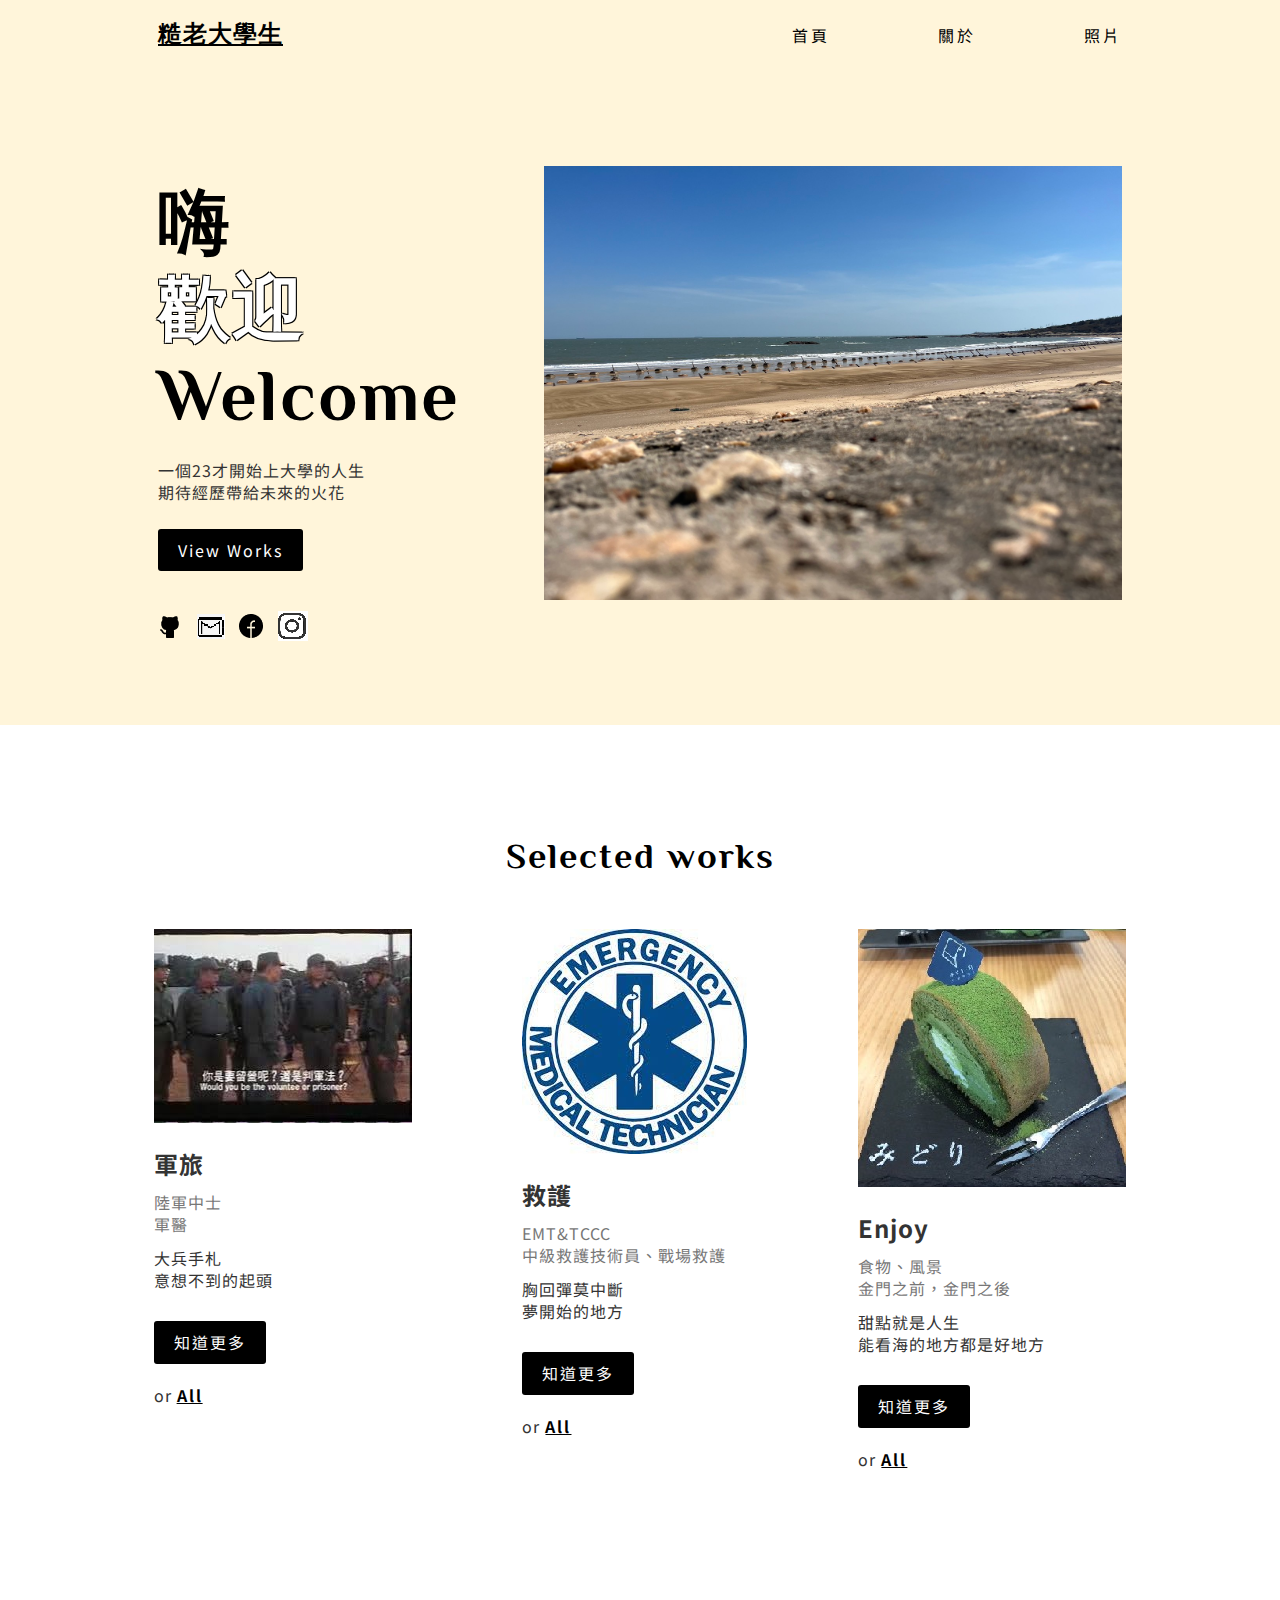
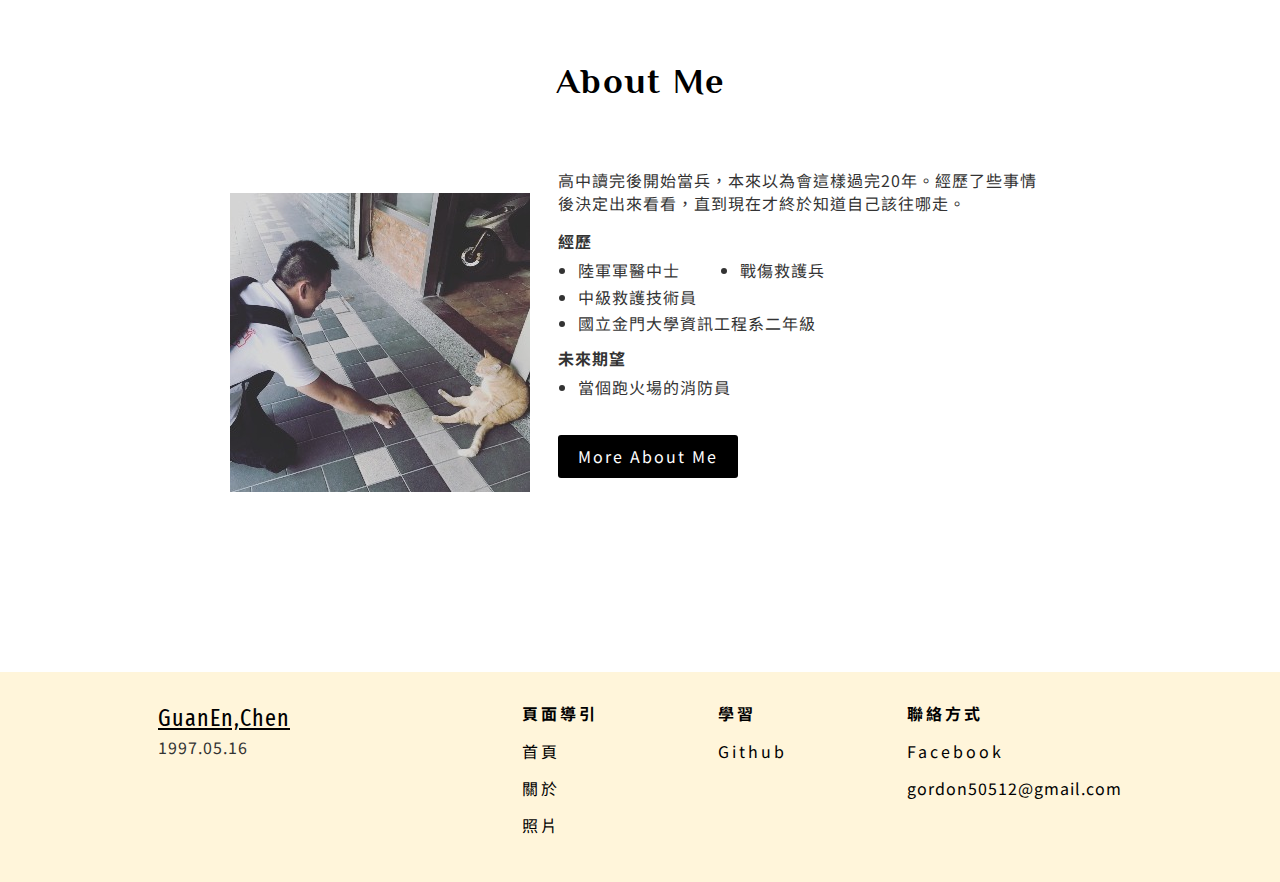
==== 111010567webdesign.html @ 8a289f14 "Add files via upload" ====
<!DOCTYPE html>
<html lang="en">
<head>
    <meta charset="UTF-8">
    <meta http-equiv="X-UA-Compatible" content="IE=edge">
    <meta name="viewport" content="width=device-width, initial-scale=1.0">
    <title>糙老大學生</title><!--網頁標題-->
    <link rel="stylesheet" href="css/normalize.css">
    <link rel="stylesheet" href="css/style.css">
</head>

<body>
    <header>
        <div id="header-content" class="header-content wrapper-content">
            <h1 class="logo">糙老大學生</h1>
            <div id="hamburger" class="wrapper-hamburger">
                <div class="cross-button-top cross-button"></div>
                <div class="cross-button-bottom cross-button"></div>
            </div>
            <nav class="header-nav">
                <a href="" class="link-text">首頁</a>
                <a href="" class="link-text">關於</a>
                <a href="" class="link-text">照片</a>
            </nav>
        </div>
    </header>
    <main>
        <section class="section-primary">
            <div class="primary-content wrapper-content">
                <div class="wrapper-primary-text">
                    <!-- 左欄的內容 -->
                    <h2 class="primary__title section__title">嗨<br><span>歡迎</span><br>Welcome</h2>
                    <p class="primary__text">一個23才開始上大學的人生<br>
                    期待經歷帶給未來的火花
                    </p>
                    <a href="" class="primary__link-button link-button">View Works</a>
                    <div class="primary__social">
                        <a href="https://github.com/senxichicken/"><img src="assets/images/github.png" alt=""></a>
                        <a href="#mail"><img src="assets/images/mail.png" alt=""></a>
                        <a href="https://www.facebook.com/profile.php?id=100001277100096"><img src="assets/images/facebook.png" alt=""></a>
                        <a href="https://www.instagram.com/senxichicken/"><img src="assets/images/ig.png" alt=""></a>
                    </div>
                </div>
                <img class="primary__main-img" src="assets/images/headerimg.jpg" alt="">
            </div>
        </section>

        <section class="section-selected-works">
            <div class="secondary-content wrapper-content">
                <h2 class="secondary__title section__title">Selected works</h2>
                <div class="wrapper-selected-works">
                    <div class="wrapper-work">
                        <img src="assets/images/ARMY/army.jpg" alt="">
                        <div class="wrapper-work-text">
                            <h3 class="work__title">軍旅</h3>
                            <div class="work__position">陸軍中士<br>軍醫</div>
                            <div >大兵手札<br>意想不到的起頭</div>
                            <a href="" class="work__link-button link-button">知道更多</a>
                            <div>or <a href="" class="work__link link-text">All</a></div>
                        </div>
                    </div>
                    <div class="wrapper-work">
                        <img src="assets/images/EMT/EMT.jpg" alt="">
                        <div class="wrapper-work-text">
                            <h3 class="work__title">救護</h3>
                            <div class="work__position">EMT&TCCC<br>中級救護技術員、戰場救護</div>
                            <div >胸回彈莫中斷<br>夢開始的地方</div>
                            <a href="" class="work__link-button link-button">知道更多</a>
                            <div>or <a href="" class="work__link link-text">All</a></div>
                        </div>
                    </div>
                    <div class="wrapper-work">
                        <img src="assets/images/LIKETH/food.jpg" alt="">
                        <div class="wrapper-work-text">
                            <h3 class="work__title">Enjoy</h3>
                            <div class="work__position">食物、風景<br>金門之前，金門之後</div>
                            <div >甜點就是人生<br>能看海的地方都是好地方</div>
                            <a href="" class="work__link-button link-button">知道更多</a>
                            <div>or <a href="" class="work__link link-text">All</a></div>
                        </div>
                    </div>
                </div>
            </div>
        </section>

        <section class="section-about">
            <div class="secondary-content wrapper-content">
                <h2 class="secondary__title section__title">About Me</h2>
                <div class="wrapper-about">
                    <img class="about__img" src="assets/images/me_label.jpg" alt="">
                    <div class="wrapper-about-text">
                        <p>高中讀完後開始當兵，本來以為會這樣過完20年。經歷了些事情後決定出來看看，直到現在才終於知道自己該往哪走。</p>
                        <div class="about__title">經歷</div>
                        <ul class="about__skill-list">
                            <li class="about__skill-item">陸軍軍醫中士</li>
                            <li class="about__skill-item">戰傷救護兵</li>
                            <li class="about__skill-item">中級救護技術員</li>
                            <li class="about__skill-item">國立金門大學資訊工程系二年級</li>
                        </ul>
                        <div class="about__title">未來期望</div>
                        <ul class="about__skill-list">
                            <li class="about__skill-item">當個跑火場的消防員</li>
                        </ul>
                        <a href="" class="about__link-button link-button">More About Me</a>
                    </div>
                </div>
            </div>
        </section>
    </main>
    <footer>
        <div class="footer-content wrapper-content">
            <div>
                <div class="logo">GuanEn,Chen</div>
                <div class="footer__text">1997.05.16</div>
            </div>
            <nav>
                <div class="footer-nav-list">
                    <div class="footer-nav-list__title">頁面導引</div>
                    <a href="" class="footer-nav-list__text link-text">首頁</a>
                    <a href="" class="footer-nav-list__text link-text">關於</a>
                    <a href="" class="footer-nav-list__text link-text">照片</a>
                </div>
                <div class="footer-nav-list">
                    <div class="footer-nav-list__title">學習</div>
                    <a href="https://github.com/senxichicken/" class="footer-nav-list__text link-text">Github</a>
                </div>
                <div class="footer-nav-list">
                    <div class="footer-nav-list__title">聯絡方式</div>
                    <a href="https://www.facebook.com/profile.php?id=100001277100096" class="footer-nav-list__text link-text">Facebook</a>
                    <div class="footer-nav-list__text" id = "mail">gordon50512@gmail.com</div>
                </div>
            </nav>
        </div>
    </footer>
<script src="js/index.js"></script>    
</body>
</html>
---- css/style.css ----
@import url("https://fonts.googleapis.com/css2?family=Noto+Sans+TC:wght@400;500;700&family=Fira+Sans+Extra+Condensed:ital,wght@1,700&family=Philosopher:wght@700&display=swap");
body {
  margin: 0;
  font-family: "Noto sans TC", sans-serif;
  letter-spacing: 1px;
  color: #333;
  line-height: 1.4;
}

a {
  text-decoration: none;
  color: #000;
}

.wrapper-content {
  box-sizing: border-box;
  position: relative;
  width: 100%;
  max-width: 1024px;
  margin: 0 auto;
}

@media screen and (max-width: 1023px) {
  .wrapper-content {
    max-width: auto;
  }
}

header,
.section-primary,
footer {
  background-color: #fff5da;
}

.header-content {
  width: 100%;
  background-color: #fff5da;
  height: 70px;
  padding-left: 30px;
  padding-right: 30px;
  display: flex;
  justify-content: space-between;
  align-items: center;
}

.logo {
  font-family: "Fira Sans Extra Condensed", sans-serif;
  color: #000;
  font-size: 24px;
  text-decoration: underline;
}

.header-nav {
  width: 330px;
  display: flex;
  justify-content: space-between;
}

.link-text {
  letter-spacing: 3px;
}

.link-text:hover {
  transition: all 0.2s;
  color: #ffb500;
}

@media screen and (max-width: 767px) {
   /*header {
    position: fixed;
    z-index: 10;
    width: 100%;
  } */

  .header-content {
    transition: background-color 0.2s;
  }

  .wrapper-hamburger {
    height: 15px;
    display: flex;
    flex-direction: column;
    justify-content: space-between;
    cursor: pointer;
  }

  .cross-button {
    width: 30px;
    height: 3px;
    background-color: #333;
    transition: all 0.2s;
  }

  .header-nav {
    display: none;
  }

  .header-content_active {
    background-color: #333;
    height: 100vh;
    display: flex;
    flex-wrap: wrap;
    justify-content: space-between;
    align-content: flex-start;
    align-items: center;
    padding-bottom: 20px;
  }

  .header-content_active .header-nav {
    width: 100%;
    display: flex;
    flex-direction: column;
    align-items: center;
    margin-top: 20vh;
  }

  .header-content_active .logo {
    color: white;
  }

  .header-content_active .link-text {
    color: white;
    font-size: 36px;
    margin-bottom: 50px;
  }

  .header-content_active .wrapper-hamburger {
    height: 30px;
    justify-content: center;
  }

  .header-content_active .cross-button {
    background-color: white;
  }

  .header-content_active .cross-button-top {
    transform: rotate(45deg) translateY(2px);
  }

  .header-content_active .cross-button-bottom {
    transform: rotate(-45deg) translateY(-2px);
  }
}

/* primary */

.primary-content {
  background-color: #fff5da;
  display: flex;
  justify-content: center;
  align-items: center;
  padding-top: 50px;
  padding-bottom: 80px;
  padding-left: 30px;
  padding-right: 30px;
}

.wrapper-primary-text {
  width: 40%;
}

.primary__main-img {
  width: 60%;
  height: 100%;
}

.section__title {
  font-family: "Philosopher";
  font-weight: bold;
  color: #000;
  letter-spacing: 2px;
  line-height: 1.2;
}

.primary__title {
  font-size: 72px;
  margin-bottom: 20px;
}

.primary__title > span {
  color: white;
  text-shadow: -1px -1px 0 #000, 1px -1px 0 #000, -1px 1px 0 #000,
    1px 1px 0 #000;
}

.primary__text {
  margin-bottom: 25px;
}

.link-button {
  display: inline-block;
  letter-spacing: 2px;
  background-color: #000;
  color: white;
  border-radius: 3px;
  padding: 10px 20px;
}

.link-button:hover {
  background-color: #ffb500;
  transition: all 0.2s;
}

.primary__link-button {
  margin-bottom: 40px;
}

.primary__social {
  width: 150px;
  display: flex;
  justify-content: space-between;
  align-items: center;
}

@media screen and (max-width: 1023px) and (min-width: 768px) {
  .primary-content {
    padding-bottom: 0;
  }

  .wrapper-primary-text {
    width: 50%;
    padding-bottom: 80px;
  }

  .primary__main-img {
    width: 50%;
    align-self: flex-end;
  }
}

@media screen and (max-width: 767px) {
  .primary-content {
    flex-direction: column;
    padding-bottom: 0;
    padding-top: 70px;
  }
  .wrapper-primary-text {
    width: 90%;
  }

  .primary__title {
    font-size: 48px;
  }

  .primary__social {
    display: none;
  }

  .primary__main-img {
    width: 80%;
    align-self: center;
  }
}

/* selected works */

.secondary-content {
  padding-top: 80px;
  padding-bottom: 80px;
  display: flex;
  flex-direction: column;
  align-items: center;
}

.wrapper-selected-works {
  width: 95%;
  display: flex;
  justify-content: space-between;
}

.secondary__title {
  font-size: 36px;
  margin-bottom: 50px;
}

.work__title {
  font-size: 24px;
  margin-top: 20px;
  margin-bottom: 10px;
}

.work__position {
  height: 46px;
  color: #777;
  margin-bottom: 10px;
}

.work__link-button {
  margin-top: 30px;
  margin-bottom: 20px;
}

.work__link {
  text-decoration: underline;
  font-weight: bold;
  letter-spacing: 2px;
}

@media screen and (max-width: 1023px) and (min-width: 768px) {
  .wrapper-selected-works {
    width: 600px;
    flex-direction: column;
    justify-content: flex-start;
  }
  .wrapper-work {
    display: flex;
    margin-bottom: 50px;
  }
  .wrapper-work-text {
    display: flex;
    flex-direction: column;
    align-items: flex-start;
    margin-left: 30px;
  }
  .work__title {
    margin-top: 0;
  }
}

@media screen and (max-width: 767px) {
  .secondary__title {
    font-size: 28px;
  }
  .wrapper-selected-works {
    width: 300px;
    flex-direction: column;
  }
  .work__title {
    font-size: 20px;
  }
  .wrapper-work {
    margin-bottom: 50px;
  }
}

/* about */

.wrapper-about {
  width: 80%;
  display: flex;
  align-items: flex-start;
  justify-content: space-between;
}

.wrapper-about-text {
  width: 60%;
}

.about__img {
  margin-top: 40px;
}

.about__title {
  font-weight: bold;
  margin-top: 10px;
}

.about__skill-list {
  display: flex;
  flex-wrap: wrap;
  margin: 5px 0;
  padding-left: 20px;
}

.about__skill-item {
  margin: 2px 60px 2px 0;
}

.about__link-button {
  margin-top: 30px;
}

@media screen and (max-width: 1023px) and (min-width: 768px) {
  .wrapper-about {
    max-width: 820px;
    width: 90%;
  }
}

@media screen and (max-width: 767px) {
  .wrapper-about {
    width: 95%;
    flex-direction: column;
    align-items: center;
    justify-content: flex-start;
  }

  .wrapper-about-text {
    width: 80%;
    margin-top: 50px;
  }
}

/* footer */

footer {
  margin-top: 100px;
}

.footer-content {
  background-color: #fff5da;
  padding: 30px;
  display: flex;
  justify-content: space-between;
}

footer nav {
  width: 600px;
  display: flex;
  justify-content: space-between;
}

.footer-nav-list {
  color: #000;
  display: flex;
  flex-direction: column;
}

.footer__license {
  margin-top: 10px;
}

.footer-nav-list__title {
  font-weight: bold;
  margin-bottom: 15px;
  letter-spacing: 3px;
}

.footer-nav-list__text {
  margin-bottom: 15px;
}

@media screen and (max-width: 1023px) and (min-width: 768px) {
  .footer-content {
    flex-direction: column;
    justify-content: flex-start;
    width: fit-content;
  }

  footer nav {
    margin-top: 30px;
  }
}

@media screen and (max-width: 767px) {
  .footer-content {
    width: 100%;
    flex-direction: column;
    justify-content: flex-start;
  }

  footer nav {
    width: 100%;
    flex-direction: column;
    margin-top: 30px;
  }

  .footer-nav-list {
    margin-top: 30px;
  }
}
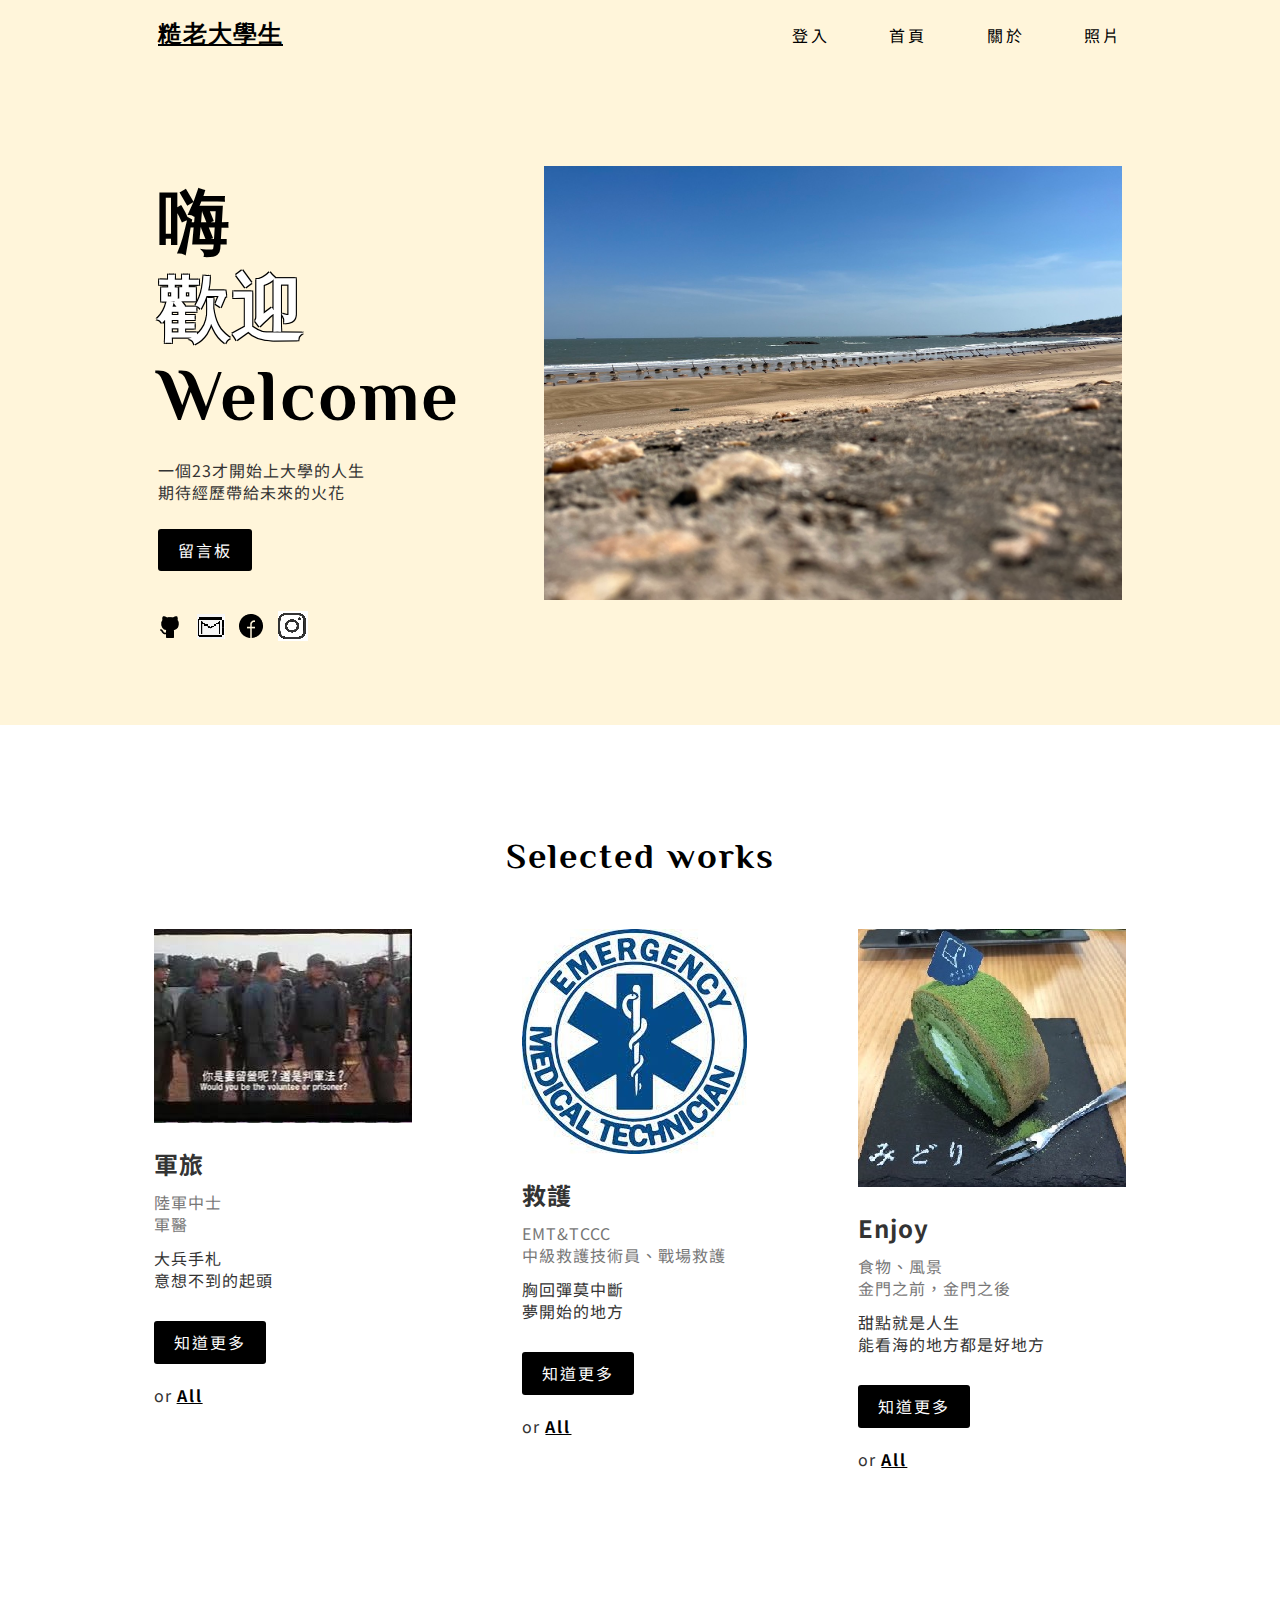
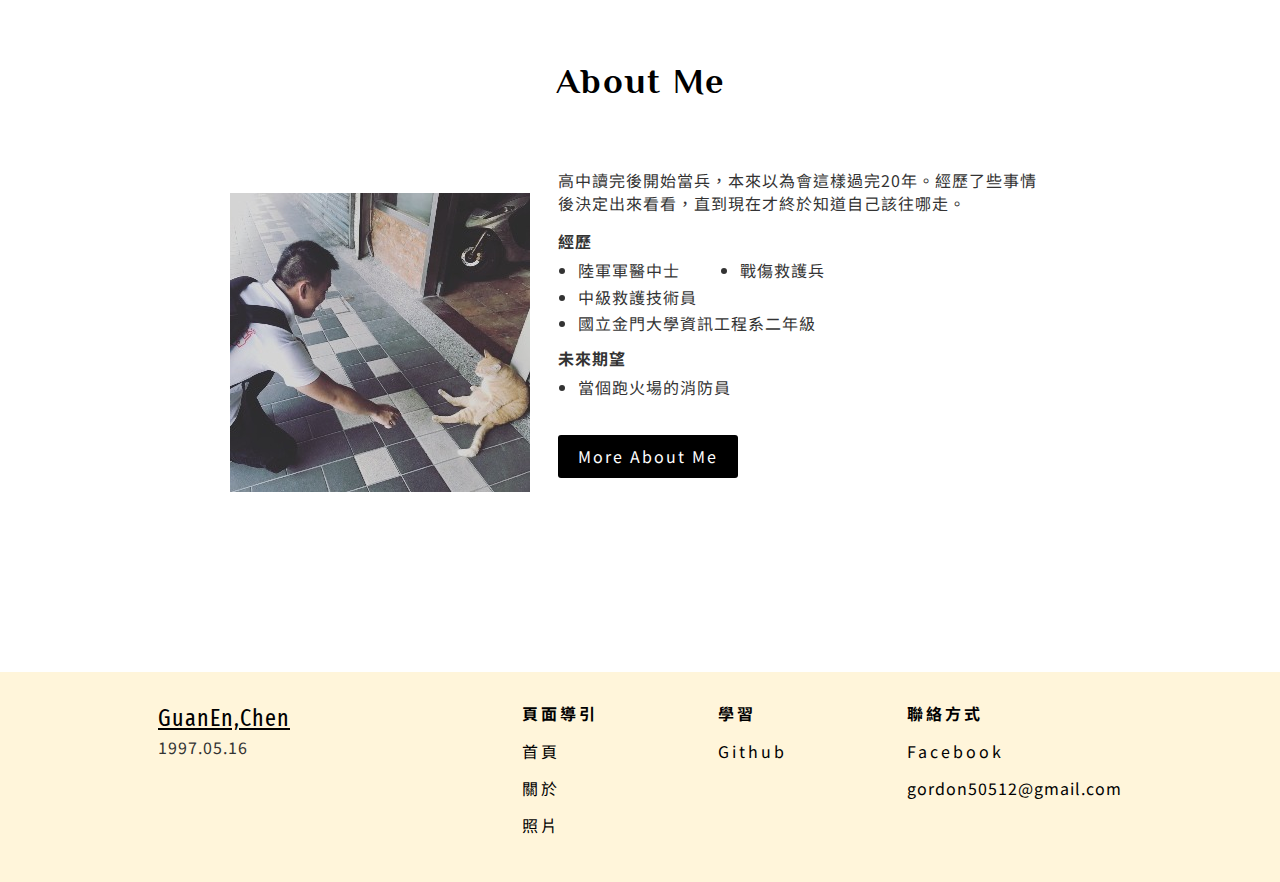
==== commit bb30623a: "1209update" ====
--- a/111010567webdesign.html
+++ b/111010567webdesign.html
@@ -1,137 +1,138 @@
-<!DOCTYPE html>
-<html lang="en">
-<head>
-    <meta charset="UTF-8">
-    <meta http-equiv="X-UA-Compatible" content="IE=edge">
-    <meta name="viewport" content="width=device-width, initial-scale=1.0">
-    <title>糙老大學生</title><!--網頁標題-->
-    <link rel="stylesheet" href="css/normalize.css">
-    <link rel="stylesheet" href="css/style.css">
-</head>
-
-<body>
-    <header>
-        <div id="header-content" class="header-content wrapper-content">
-            <h1 class="logo">糙老大學生</h1>
-            <div id="hamburger" class="wrapper-hamburger">
-                <div class="cross-button-top cross-button"></div>
-                <div class="cross-button-bottom cross-button"></div>
-            </div>
-            <nav class="header-nav">
-                <a href="" class="link-text">首頁</a>
-                <a href="" class="link-text">關於</a>
-                <a href="" class="link-text">照片</a>
-            </nav>
-        </div>
-    </header>
-    <main>
-        <section class="section-primary">
-            <div class="primary-content wrapper-content">
-                <div class="wrapper-primary-text">
-                    <!-- 左欄的內容 -->
-                    <h2 class="primary__title section__title">嗨<br><span>歡迎</span><br>Welcome</h2>
-                    <p class="primary__text">一個23才開始上大學的人生<br>
-                    期待經歷帶給未來的火花
-                    </p>
-                    <a href="" class="primary__link-button link-button">View Works</a>
-                    <div class="primary__social">
-                        <a href="https://github.com/senxichicken/"><img src="assets/images/github.png" alt=""></a>
-                        <a href="#mail"><img src="assets/images/mail.png" alt=""></a>
-                        <a href="https://www.facebook.com/profile.php?id=100001277100096"><img src="assets/images/facebook.png" alt=""></a>
-                        <a href="https://www.instagram.com/senxichicken/"><img src="assets/images/ig.png" alt=""></a>
-                    </div>
-                </div>
-                <img class="primary__main-img" src="assets/images/headerimg.jpg" alt="">
-            </div>
-        </section>
-
-        <section class="section-selected-works">
-            <div class="secondary-content wrapper-content">
-                <h2 class="secondary__title section__title">Selected works</h2>
-                <div class="wrapper-selected-works">
-                    <div class="wrapper-work">
-                        <img src="assets/images/ARMY/army.jpg" alt="">
-                        <div class="wrapper-work-text">
-                            <h3 class="work__title">軍旅</h3>
-                            <div class="work__position">陸軍中士<br>軍醫</div>
-                            <div >大兵手札<br>意想不到的起頭</div>
-                            <a href="" class="work__link-button link-button">知道更多</a>
-                            <div>or <a href="" class="work__link link-text">All</a></div>
-                        </div>
-                    </div>
-                    <div class="wrapper-work">
-                        <img src="assets/images/EMT/EMT.jpg" alt="">
-                        <div class="wrapper-work-text">
-                            <h3 class="work__title">救護</h3>
-                            <div class="work__position">EMT&TCCC<br>中級救護技術員、戰場救護</div>
-                            <div >胸回彈莫中斷<br>夢開始的地方</div>
-                            <a href="" class="work__link-button link-button">知道更多</a>
-                            <div>or <a href="" class="work__link link-text">All</a></div>
-                        </div>
-                    </div>
-                    <div class="wrapper-work">
-                        <img src="assets/images/LIKETH/food.jpg" alt="">
-                        <div class="wrapper-work-text">
-                            <h3 class="work__title">Enjoy</h3>
-                            <div class="work__position">食物、風景<br>金門之前，金門之後</div>
-                            <div >甜點就是人生<br>能看海的地方都是好地方</div>
-                            <a href="" class="work__link-button link-button">知道更多</a>
-                            <div>or <a href="" class="work__link link-text">All</a></div>
-                        </div>
-                    </div>
-                </div>
-            </div>
-        </section>
-
-        <section class="section-about">
-            <div class="secondary-content wrapper-content">
-                <h2 class="secondary__title section__title">About Me</h2>
-                <div class="wrapper-about">
-                    <img class="about__img" src="assets/images/me_label.jpg" alt="">
-                    <div class="wrapper-about-text">
-                        <p>高中讀完後開始當兵，本來以為會這樣過完20年。經歷了些事情後決定出來看看，直到現在才終於知道自己該往哪走。</p>
-                        <div class="about__title">經歷</div>
-                        <ul class="about__skill-list">
-                            <li class="about__skill-item">陸軍軍醫中士</li>
-                            <li class="about__skill-item">戰傷救護兵</li>
-                            <li class="about__skill-item">中級救護技術員</li>
-                            <li class="about__skill-item">國立金門大學資訊工程系二年級</li>
-                        </ul>
-                        <div class="about__title">未來期望</div>
-                        <ul class="about__skill-list">
-                            <li class="about__skill-item">當個跑火場的消防員</li>
-                        </ul>
-                        <a href="" class="about__link-button link-button">More About Me</a>
-                    </div>
-                </div>
-            </div>
-        </section>
-    </main>
-    <footer>
-        <div class="footer-content wrapper-content">
-            <div>
-                <div class="logo">GuanEn,Chen</div>
-                <div class="footer__text">1997.05.16</div>
-            </div>
-            <nav>
-                <div class="footer-nav-list">
-                    <div class="footer-nav-list__title">頁面導引</div>
-                    <a href="" class="footer-nav-list__text link-text">首頁</a>
-                    <a href="" class="footer-nav-list__text link-text">關於</a>
-                    <a href="" class="footer-nav-list__text link-text">照片</a>
-                </div>
-                <div class="footer-nav-list">
-                    <div class="footer-nav-list__title">學習</div>
-                    <a href="https://github.com/senxichicken/" class="footer-nav-list__text link-text">Github</a>
-                </div>
-                <div class="footer-nav-list">
-                    <div class="footer-nav-list__title">聯絡方式</div>
-                    <a href="https://www.facebook.com/profile.php?id=100001277100096" class="footer-nav-list__text link-text">Facebook</a>
-                    <div class="footer-nav-list__text" id = "mail">gordon50512@gmail.com</div>
-                </div>
-            </nav>
-        </div>
-    </footer>
-<script src="js/index.js"></script>    
-</body>
+<!DOCTYPE html>
+<html lang="en">
+<head>
+    <meta charset="UTF-8">
+    <meta http-equiv="X-UA-Compatible" content="IE=edge">
+    <meta name="viewport" content="width=device-width, initial-scale=1.0">
+    <title>糙老大學生</title><!--網頁標題-->
+    <link rel="stylesheet" href="css/normalize.css">
+    <link rel="stylesheet" href="css/style.css">
+</head>
+
+<body>
+    <header>
+        <div id="header-content" class="header-content wrapper-content">
+            <h1 class="logo">糙老大學生</h1>
+            <div id="hamburger" class="wrapper-hamburger">
+                <div class="cross-button-top cross-button"></div>
+                <div class="cross-button-bottom cross-button"></div>
+            </div>
+            <nav class="header-nav">
+                <a href="" class="link-text">登入</a>
+                <a href="" class="link-text">首頁</a>
+                <a href="" class="link-text">關於</a>
+                <a href="" class="link-text">照片</a>
+            </nav>
+        </div>
+    </header>
+    <main>
+        <section class="section-primary">
+            <div class="primary-content wrapper-content">
+                <div class="wrapper-primary-text">
+                    <!-- 左欄的內容 -->
+                    <h2 class="primary__title section__title">嗨<br><span>歡迎</span><br>Welcome</h2>
+                    <p class="primary__text">一個23才開始上大學的人生<br>
+                    期待經歷帶給未來的火花
+                    </p>
+                    <a href="" class="primary__link-button link-button">留言板</a>
+                    <div class="primary__social">
+                        <a href="https://github.com/senxichicken/"><img src="assets/images/github.png" alt=""></a>
+                        <a href="#mail"><img src="assets/images/mail.png" alt=""></a>
+                        <a href="https://www.facebook.com/profile.php?id=100001277100096"><img src="assets/images/facebook.png" alt=""></a>
+                        <a href="https://www.instagram.com/senxichicken/"><img src="assets/images/ig.png" alt=""></a>
+                    </div>
+                </div>
+                <img class="primary__main-img" src="assets/images/headerimg.jpg" alt="">
+            </div>
+        </section>
+
+        <section class="section-selected-works">
+            <div class="secondary-content wrapper-content">
+                <h2 class="secondary__title section__title">Selected works</h2>
+                <div class="wrapper-selected-works">
+                    <div class="wrapper-work">
+                        <img src="assets/images/ARMY/army.jpg" alt="">
+                        <div class="wrapper-work-text">
+                            <h3 class="work__title">軍旅</h3>
+                            <div class="work__position">陸軍中士<br>軍醫</div>
+                            <div >大兵手札<br>意想不到的起頭</div>
+                            <a href="" class="work__link-button link-button">知道更多</a>
+                            <div>or <a href="" class="work__link link-text">All</a></div>
+                        </div>
+                    </div>
+                    <div class="wrapper-work">
+                        <img src="assets/images/EMT/EMT.jpg" alt="">
+                        <div class="wrapper-work-text">
+                            <h3 class="work__title">救護</h3>
+                            <div class="work__position">EMT&TCCC<br>中級救護技術員、戰場救護</div>
+                            <div >胸回彈莫中斷<br>夢開始的地方</div>
+                            <a href="" class="work__link-button link-button">知道更多</a>
+                            <div>or <a href="" class="work__link link-text">All</a></div>
+                        </div>
+                    </div>
+                    <div class="wrapper-work">
+                        <img src="assets/images/LIKETH/food.jpg" alt="">
+                        <div class="wrapper-work-text">
+                            <h3 class="work__title">Enjoy</h3>
+                            <div class="work__position">食物、風景<br>金門之前，金門之後</div>
+                            <div >甜點就是人生<br>能看海的地方都是好地方</div>
+                            <a href="" class="work__link-button link-button">知道更多</a>
+                            <div>or <a href="" class="work__link link-text">All</a></div>
+                        </div>
+                    </div>
+                </div>
+            </div>
+        </section>
+
+        <section class="section-about">
+            <div class="secondary-content wrapper-content">
+                <h2 class="secondary__title section__title">About Me</h2>
+                <div class="wrapper-about">
+                    <img class="about__img" src="assets/images/me_label.jpg" alt="">
+                    <div class="wrapper-about-text">
+                        <p>高中讀完後開始當兵，本來以為會這樣過完20年。經歷了些事情後決定出來看看，直到現在才終於知道自己該往哪走。</p>
+                        <div class="about__title">經歷</div>
+                        <ul class="about__skill-list">
+                            <li class="about__skill-item">陸軍軍醫中士</li>
+                            <li class="about__skill-item">戰傷救護兵</li>
+                            <li class="about__skill-item">中級救護技術員</li>
+                            <li class="about__skill-item">國立金門大學資訊工程系二年級</li>
+                        </ul>
+                        <div class="about__title">未來期望</div>
+                        <ul class="about__skill-list">
+                            <li class="about__skill-item">當個跑火場的消防員</li>
+                        </ul>
+                        <a href="" class="about__link-button link-button">More About Me</a>
+                    </div>
+                </div>
+            </div>
+        </section>
+    </main>
+    <footer>
+        <div class="footer-content wrapper-content">
+            <div>
+                <div class="logo">GuanEn,Chen</div>
+                <div class="footer__text">1997.05.16</div>
+            </div>
+            <nav>
+                <div class="footer-nav-list">
+                    <div class="footer-nav-list__title">頁面導引</div>
+                    <a href="" class="footer-nav-list__text link-text">首頁</a>
+                    <a href="" class="footer-nav-list__text link-text">關於</a>
+                    <a href="" class="footer-nav-list__text link-text">照片</a>
+                </div>
+                <div class="footer-nav-list">
+                    <div class="footer-nav-list__title">學習</div>
+                    <a href="https://github.com/senxichicken/" class="footer-nav-list__text link-text">Github</a>
+                </div>
+                <div class="footer-nav-list">
+                    <div class="footer-nav-list__title">聯絡方式</div>
+                    <a href="https://www.facebook.com/profile.php?id=100001277100096" class="footer-nav-list__text link-text">Facebook</a>
+                    <div class="footer-nav-list__text" id = "mail">gordon50512@gmail.com</div>
+                </div>
+            </nav>
+        </div>
+    </footer>
+<script src="js/index.js"></script>    
+</body>
 </html>--- a/css/style.css
+++ b/css/style.css
@@ -243,7 +243,7 @@
   }
 
   .primary__social {
-    display: none;
+    display: flex;
   }
 
   .primary__main-img {
@@ -458,4 +458,4 @@
   .footer-nav-list {
     margin-top: 30px;
   }
-}
+}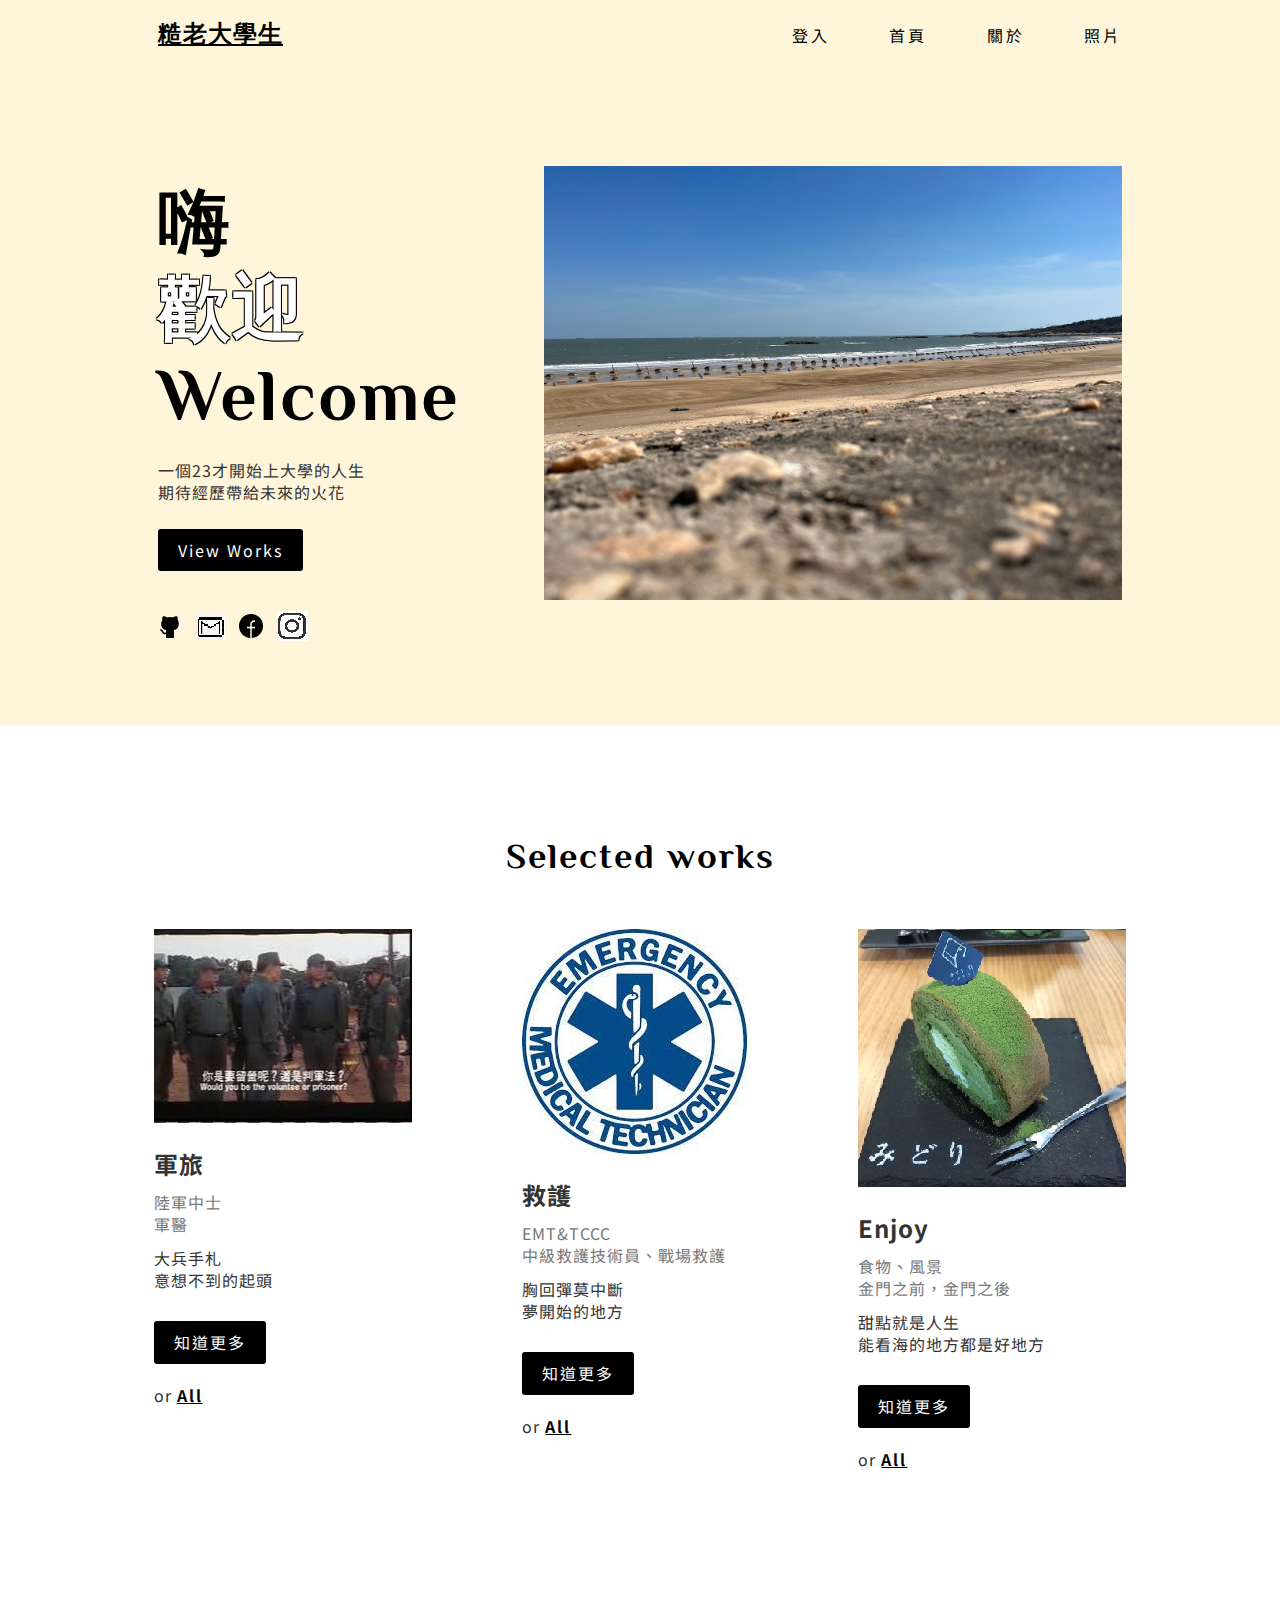
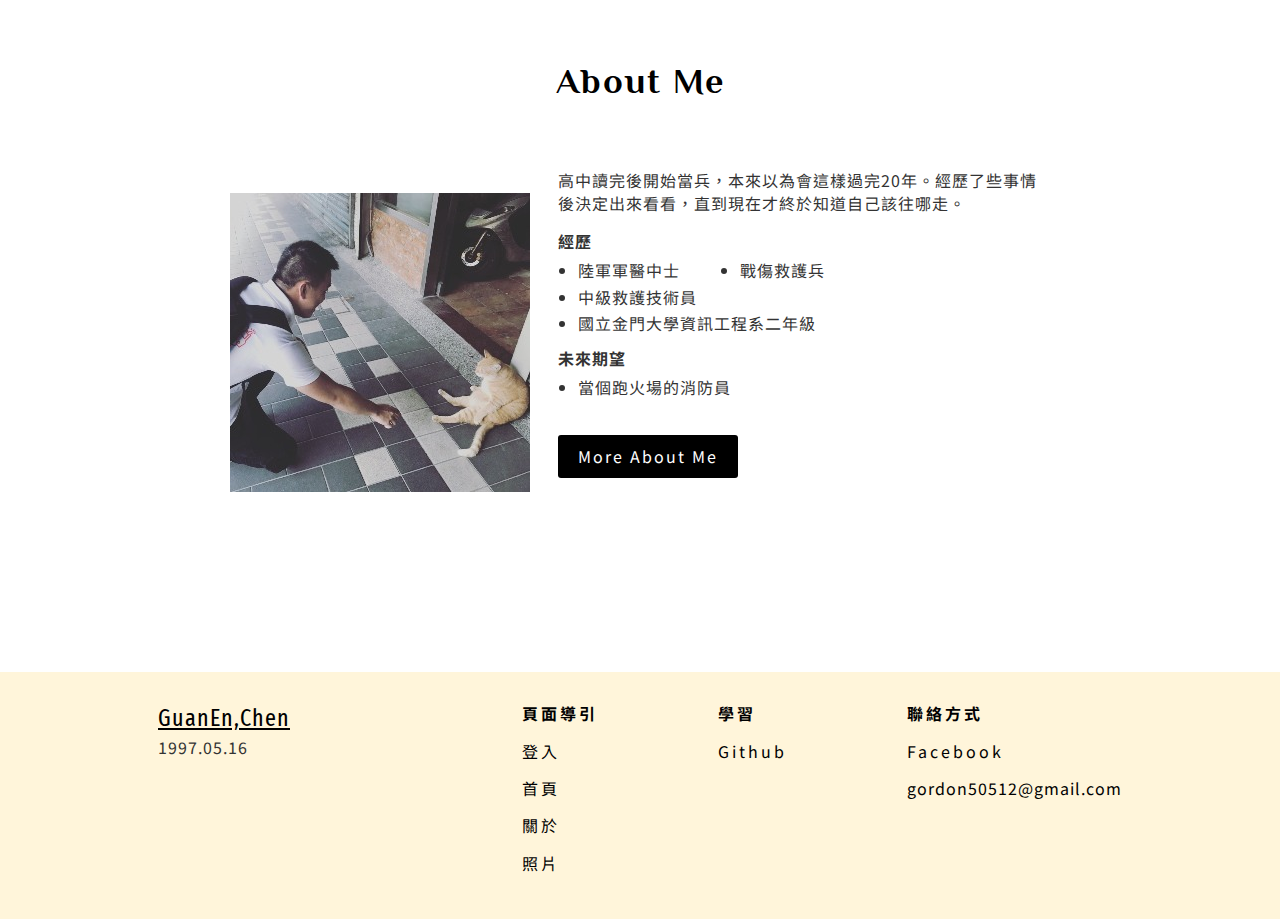
==== commit ed5bfe9a: "1209-@" ====
--- a/111010567webdesign.html
+++ b/111010567webdesign.html
@@ -34,7 +34,7 @@
                     <p class="primary__text">一個23才開始上大學的人生<br>
                     期待經歷帶給未來的火花
                     </p>
-                    <a href="" class="primary__link-button link-button">留言板</a>
+                    <a href="" class="primary__link-button link-button">View Works</a>
                     <div class="primary__social">
                         <a href="https://github.com/senxichicken/"><img src="assets/images/github.png" alt=""></a>
                         <a href="#mail"><img src="assets/images/mail.png" alt=""></a>
@@ -117,6 +117,7 @@
             <nav>
                 <div class="footer-nav-list">
                     <div class="footer-nav-list__title">頁面導引</div>
+                    <a href="" class="footer-nav-list__text link-text">登入</a>
                     <a href="" class="footer-nav-list__text link-text">首頁</a>
                     <a href="" class="footer-nav-list__text link-text">關於</a>
                     <a href="" class="footer-nav-list__text link-text">照片</a>
--- a/css/style.css
+++ b/css/style.css
@@ -243,7 +243,11 @@
   }
 
   .primary__social {
-    display: flex;
+<<<<<<< HEAD
+    display: flex;
+=======
+    display: none;
+>>>>>>> 8a289f14fb3d538f5fb3c0124017c1f6b36ddb1e
   }
 
   .primary__main-img {
@@ -458,4 +462,8 @@
   .footer-nav-list {
     margin-top: 30px;
   }
-}+<<<<<<< HEAD
+}
+=======
+}
+>>>>>>> 8a289f14fb3d538f5fb3c0124017c1f6b36ddb1e
